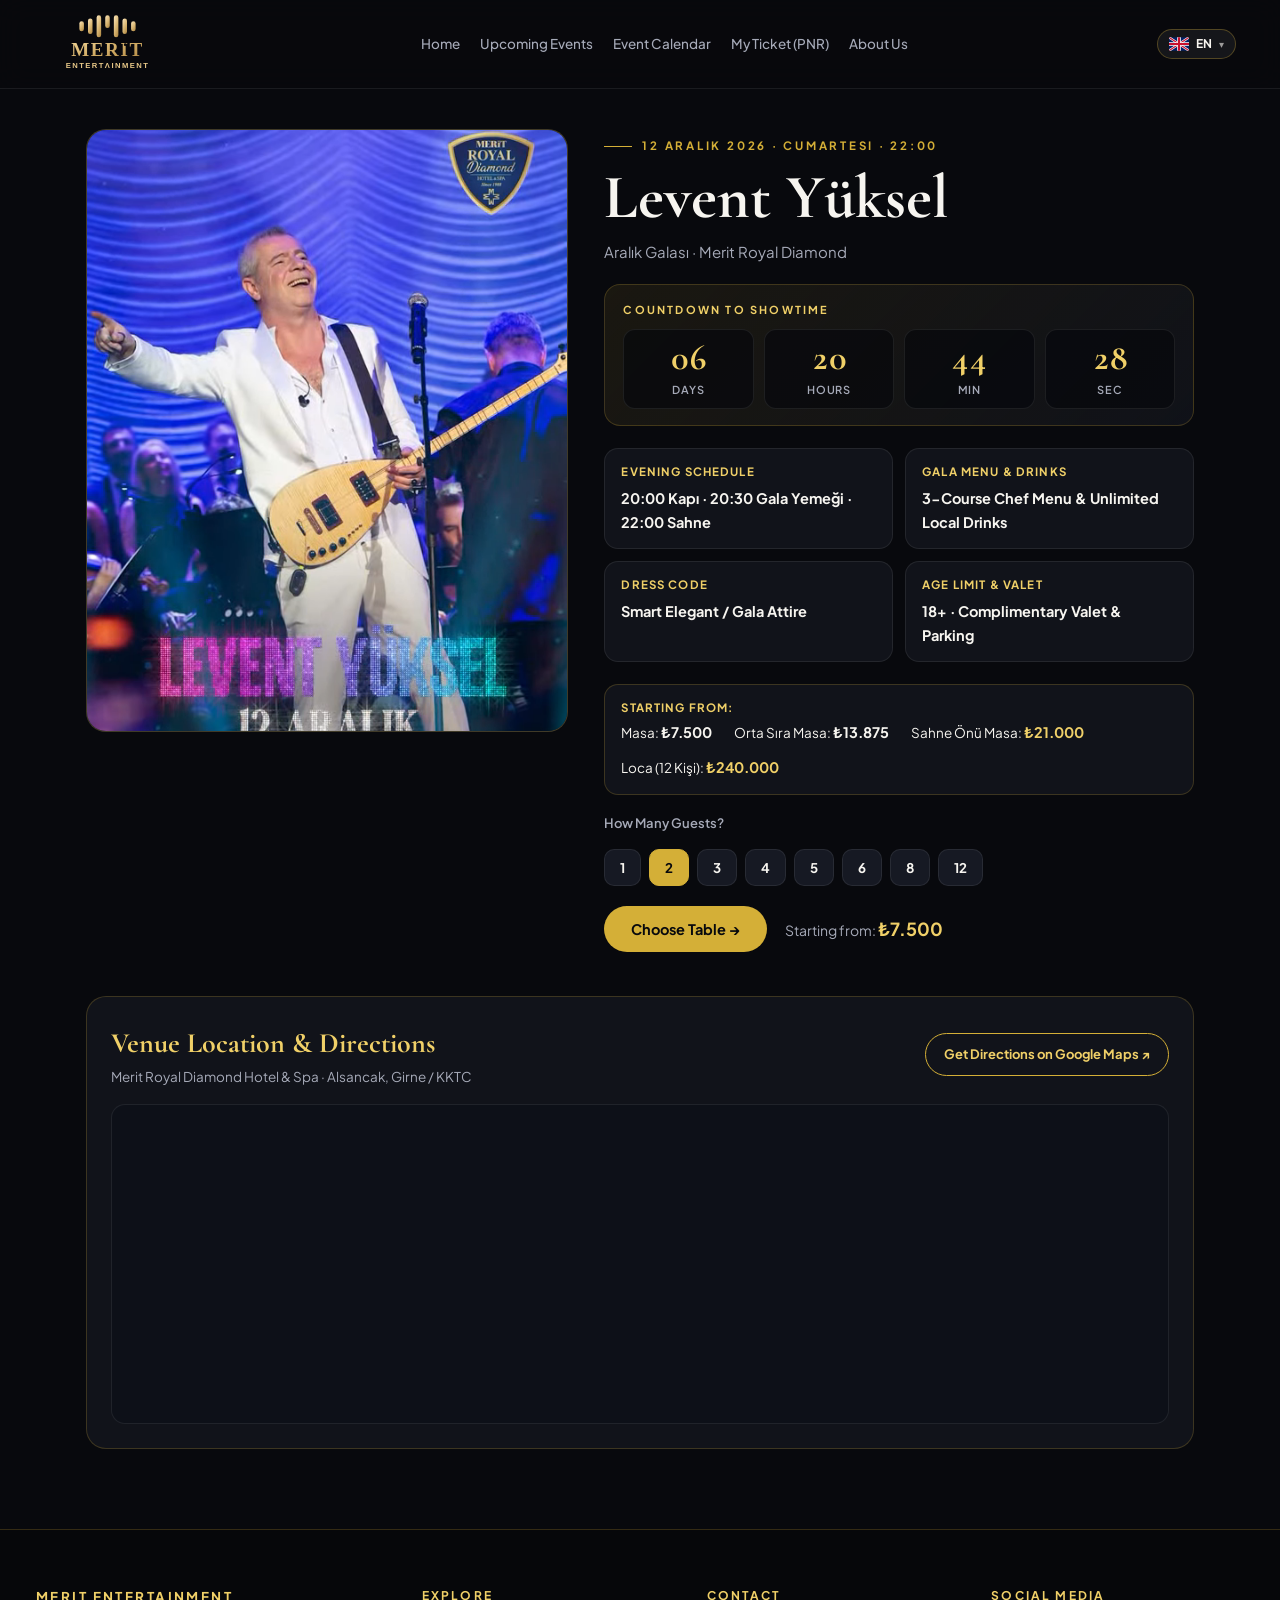
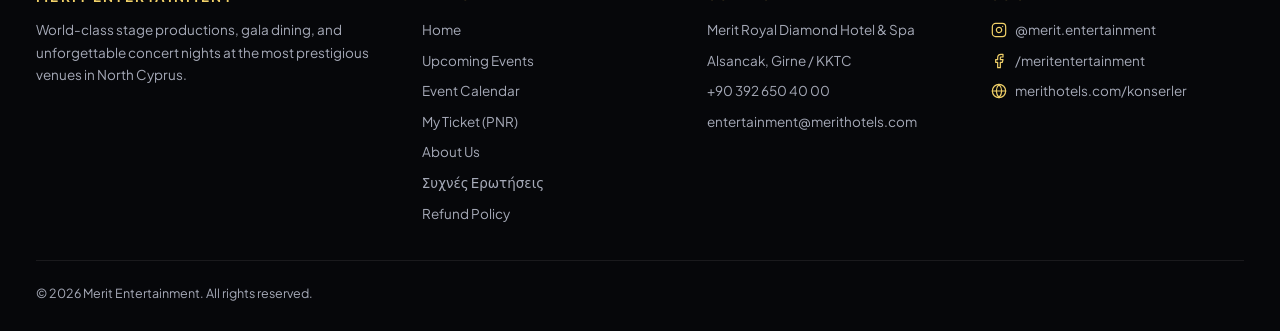
==== etkinlik.html @ 2b4a8edc "Deploy ready: Merit Entertainment 3D salon, sightlines ve Coolify Nginx ayarlari" ====
<!doctype html>
<html lang="tr">
<head>
<meta charset="utf-8">
<meta name="viewport" content="width=device-width, initial-scale=1, viewport-fit=cover">
<title>Etkinlik Detayı · Merit Entertainment</title>
<link rel="preconnect" href="https://fonts.googleapis.com">
<link rel="preconnect" href="https://fonts.gstatic.com" crossorigin>
<link href="https://fonts.googleapis.com/css2?family=Cormorant+Garamond:ital,wght@0,500;0,600;0,700;1,500&family=Plus+Jakarta+Sans:wght@400;500;600;700&display=swap" rel="stylesheet">
<style>
  :root {
    --bg: #08090d; --bg-elev: #11131a; --bg-card: #161923;
    --ink: #f7f5f0; --muted: #a6aab8;
    --line: rgba(212, 175, 55, 0.22); --line-soft: rgba(255, 255, 255, 0.08);
    --gold: #d4af37; --gold-bright: #f0d068;
    --serif: "Cormorant Garamond", Georgia, serif;
    --sans: "Plus Jakarta Sans", "Segoe UI", system-ui, sans-serif;
  }
  * { box-sizing: border-box; }
  body { margin: 0; background: var(--bg); color: var(--ink); font: 15px/1.6 var(--sans); -webkit-font-smoothing: antialiased; }
  :focus-visible { outline: 2px solid var(--gold-bright); outline-offset: 2px; }
  header.topbar { position: sticky; top: 0; z-index: 50; display: flex; align-items: center; justify-content: space-between; gap: 16px; padding: 14px clamp(16px, 4vw, 44px); background: rgba(8, 9, 13, 0.88); backdrop-filter: blur(14px); border-bottom: 1px solid var(--line-soft); }
  .brand { display: flex; align-items: center; text-decoration: none; }
  nav.nav { display: flex; align-items: center; gap: 20px; }
  nav.nav a { color: var(--muted); text-decoration: none; font-size: 13.5px; font-weight: 500; }
  nav.nav a:hover { color: var(--ink); }
  @media (max-width: 860px) { nav.nav a:not(:first-child) { display: none; } }
  .wrap { width: 100%; max-width: 1180px; margin: 0 auto; padding: 40px clamp(16px, 4vw, 36px) 80px; }
  .detail-grid { display: grid; grid-template-columns: 0.9fr 1.1fr; gap: 36px; align-items: start; }
  @media (max-width: 860px) { .detail-grid { grid-template-columns: 1fr; } }
  .poster-frame { border-radius: 20px; overflow: hidden; border: 1px solid var(--line); aspect-ratio: 4/5; background: var(--bg-card); }
  .poster-frame video, .poster-frame img { width: 100%; height: 100%; object-fit: cover; object-position: center 15%; display: block; }
  .eyebrow { display: inline-flex; align-items: center; gap: 10px; font-size: 11.5px; letter-spacing: .24em; text-transform: uppercase; font-weight: 700; color: var(--gold); margin-bottom: 10px; }
  .eyebrow::before { content: ""; width: 28px; height: 1px; background: var(--gold); }
  h1 { font-family: var(--serif); font-size: clamp(38px, 5vw, 62px); margin: 0; line-height: 1.04; }
  .info-grid { display: grid; grid-template-columns: 1fr 1fr; gap: 12px; margin: 22px 0; }
  .info-card { background: var(--bg-elev); border: 1px solid var(--line-soft); border-radius: 14px; padding: 14px 16px; }
  .info-card small { display: block; font-size: 11.5px; color: var(--gold-bright); text-transform: uppercase; letter-spacing: .1em; margin-bottom: 4px; font-weight: 700; }
  .info-card b { font-size: 14.5px; }
  .countdown-wrap { margin: 20px 0 6px; padding: 16px 18px; border-radius: 16px; background: linear-gradient(135deg, rgba(212,175,55,0.09), rgba(17,19,26,0.92)); border: 1px solid var(--line); }
  .countdown-head { font-size: 11px; letter-spacing: .2em; text-transform: uppercase; color: var(--gold-bright); font-weight: 700; margin-bottom: 10px; }
  .countdown-grid { display: grid; grid-template-columns: repeat(4, 1fr); gap: 10px; }
  .cd-box { background: rgba(8,9,13,0.72); border: 1px solid var(--line-soft); border-radius: 12px; padding: 10px 6px; text-align: center; }
  .cd-box b { display: block; font-family: var(--serif); font-size: clamp(26px, 3.6vw, 36px); line-height: 1; color: var(--gold-bright); font-variant-numeric: tabular-nums; }
  .cd-box span { display: block; font-size: 11px; color: var(--muted); text-transform: uppercase; letter-spacing: .08em; margin-top: 5px; font-weight: 600; }
  .map-section { margin-top: 44px; background: var(--bg-elev); border: 1px solid var(--line); border-radius: 20px; padding: 24px; }
  .map-head { display: flex; flex-wrap: wrap; justify-content: space-between; align-items: center; gap: 12px; margin-bottom: 16px; }
  .map-head h2 { margin: 0; font-family: var(--serif); font-size: 28px; color: var(--gold-bright); }
  .map-frame { width: 100%; height: 320px; border: 1px solid var(--line-soft); border-radius: 14px; overflow: hidden; background: #0d1018; }
  .map-frame iframe { width: 100%; height: 100%; border: 0; filter: grayscale(25%) invert(92%) contrast(94%) hue-rotate(180deg); }
  .guest-row { display: flex; flex-wrap: wrap; gap: 8px; margin: 16px 0 20px; }
  .guest-btn { padding: 9px 15px; border-radius: 10px; border: 1px solid var(--line-soft); background: var(--bg-card); color: var(--ink); font-weight: 700; cursor: pointer; font-family: inherit; }
  .guest-btn[aria-pressed="true"] { background: var(--gold); color: #08090d; border-color: var(--gold); }
  .btn { display: inline-flex; align-items: center; justify-content: center; gap: 8px; padding: 13px 26px; border-radius: 999px; font-weight: 700; font-size: 14.5px; border: 1px solid transparent; cursor: pointer; text-decoration: none; font-family: inherit; }
  .btn-primary { background: var(--gold); color: #08090d; }
  .btn-primary:hover { background: var(--gold-bright); }
  footer.site-footer { background: #06070a; border-top: 1px solid var(--line); padding: 56px 0 28px; color: var(--muted); font-size: 13.5px; }
  .foot-wrap { width: 100%; max-width: 1320px; margin: 0 auto; padding: 0 clamp(16px, 3.5vw, 36px); }
  .foot-grid { display: grid; grid-template-columns: 1.4fr 1fr 1fr 1fr; gap: 32px; padding-bottom: 36px; border-bottom: 1px solid var(--line-soft); }
  @media (max-width: 860px) { .foot-grid { grid-template-columns: 1fr 1fr; } }
  @media (max-width: 520px) { .foot-grid { grid-template-columns: 1fr; } }
  .foot-col h4 { margin: 0 0 14px; font-size: 12px; letter-spacing: .18em; text-transform: uppercase; color: var(--gold-bright); }
  .foot-col ul { list-style: none; padding: 0; margin: 0; display: grid; gap: 9px; }
  .foot-col a { color: var(--muted); text-decoration: none; }
  .foot-bottom { display: flex; flex-wrap: wrap; justify-content: space-between; gap: 12px; padding-top: 22px; font-size: 12.5px; }
</style>
</head>
<body>
<header class="topbar">
  <a href="merit-bilet.html" class="brand" aria-label="Merit Entertainment Ana Sayfa">
    <img src="assets/merit-entertainment-logo.svg" alt="Merit Entertainment" style="height:46px; width:auto; display:block;">
  </a>
  <nav class="nav">
    <a href="merit-bilet.html" data-i18n="nav_home">Ana Sayfa</a>
    <a href="yaklasan.html" data-i18n="nav_upcoming">Yaklaşan Etkinlikler</a>
    <a href="takvim.html" data-i18n="nav_calendar">Etkinlik Takvimi</a>
    <a href="biletim.html" data-i18n="nav_tickets">Biletim (PNR)</a>
    <a href="kurumsal.html" data-i18n="nav_corp">Hakkımızda</a>
  </nav>
</header>

<main class="wrap">
  <div class="detail-grid">
    <div class="poster-frame">
      <video id="evVideo" autoplay muted loop playsinline></video>
    </div>
    <div>
      <div class="eyebrow" id="evDate"></div>
      <h1 id="evTitle"></h1>
      <p style="color:var(--muted); margin-top:10px;" id="evSub"></p>

      <!-- Live Concert Countdown -->
      <div class="countdown-wrap" id="cdWrap">
        <div class="countdown-head" data-i18n="cd_label">Sahneye Kalan Süre</div>
        <div class="countdown-grid" id="cdGrid">
          <div class="cd-box"><b id="cdD">00</b><span data-i18n="cd_days">Gün</span></div>
          <div class="cd-box"><b id="cdH">00</b><span data-i18n="cd_hours">Saat</span></div>
          <div class="cd-box"><b id="cdM">00</b><span data-i18n="cd_min">Dakika</span></div>
          <div class="cd-box"><b id="cdS">00</b><span data-i18n="cd_sec">Saniye</span></div>
        </div>
        <div id="cdEnded" style="display:none; font-size:14px; color:var(--muted); font-weight:600;" data-i18n="cd_ended">Bu etkinlik gerçekleşti</div>
      </div>

      <div class="info-grid">
        <div class="info-card"><small data-i18n="ev_flow_lbl">Program Akışı</small><b id="evFlow">20:00 Kapı · 20:45 Gala Yemeği · 22:00 Sahne</b></div>
        <div class="info-card"><small data-i18n="ev_menu_lbl">Gala Menüsü &amp; İkram</small><b data-i18n="ev_menu_val">3 Aşamalı Şef Menüsü &amp; Limitsiz Yerli İçecek</b></div>
        <div class="info-card"><small data-i18n="ev_dress_lbl">Kıyafet Kuralı (Dress Code)</small><b data-i18n="ev_dress_val">Smart Elegant / Gala Şıklığı</b></div>
        <div class="info-card"><small data-i18n="ev_age_lbl">Yaş Sınırı &amp; Vale</small><b data-i18n="ev_age_val">18+ · Ücretsiz Vale &amp; Otopark</b></div>
      </div>

      <div class="info-card" style="margin-bottom:18px; border-color:var(--line);">
        <small data-i18n="lbl_start">Başlangıç:</small>
        <div id="evPriceTiers" style="display:flex; flex-wrap:wrap; gap:12px 22px; font-size:13.5px; margin-top:4px;"></div>
      </div>

      <div>
        <div style="font-size:13px; color:var(--muted); font-weight:600;" data-i18n="guest_title">Kaç Kişilik Bilet Alacaksınız?</div>
        <div class="guest-row" id="guestRow"></div>
      </div>

      <div style="display:flex; flex-wrap:wrap; align-items:center; gap:18px;">
        <button type="button" class="btn btn-primary" id="btnGoSalon" data-i18n="guest_go">Masa Seçimine Geç →</button>
        <div style="font-size:14px; color:var(--muted);"><span data-i18n="lbl_start">Başlangıç:</span> <b style="color:var(--gold-bright); font-size:18px;" id="evPrice"></b></div>
      </div>
    </div>
  </div>

  <!-- Google Maps Venue Location -->
  <section class="map-section" aria-label="Etkinlik Konumu">
    <div class="map-head">
      <div>
        <h2 data-i18n="ev_loc_title">Etkinlik Konumu &amp; Ulaşım</h2>
        <div style="font-size:13.5px; color:var(--muted);" id="evVenueAddr">Merit Royal Diamond Hotel &amp; Spa · Alsancak, Girne</div>
      </div>
      <a id="evMapLink" href="#" target="_blank" rel="noopener" class="btn" style="background:transparent; color:var(--gold-bright); border:1px solid var(--gold); padding:10px 18px; font-size:13px;" data-i18n="ev_loc_btn">Google Haritalar'da Yol Tarifi ↗</a>
    </div>
    <div class="map-frame">
      <iframe id="evMapFrame" loading="lazy" referrerpolicy="no-referrer-when-downgrade" title="Google Maps Konumu"></iframe>
    </div>
  </section>
</main>

<footer class="site-footer">
  <div class="foot-wrap">
    <div class="foot-grid">
      <div class="foot-col">
        <div style="margin-bottom:12px;"><b style="color:var(--gold-bright); letter-spacing:.18em; text-transform:uppercase;">Merit Entertainment</b></div>
        <p style="margin:0; line-height:1.65;" data-i18n="foot_desc">Kuzey Kıbrıs'ın en prestijli gala salonlarında dünya standartlarında sahne prodüksiyonları ve unutulmaz konser geceleri.</p>
      </div>
      <div class="foot-col">
        <h4 data-i18n="foot_explore">Keşfet</h4>
        <ul>
          <li><a href="merit-bilet.html" data-i18n="nav_home">Ana Sayfa</a></li>
          <li><a href="yaklasan.html" data-i18n="nav_upcoming">Yaklaşan Etkinlikler</a></li>
          <li><a href="takvim.html" data-i18n="nav_calendar">Etkinlik Takvimi</a></li>
          <li><a href="biletim.html" data-i18n="nav_tickets">Biletim (PNR)</a></li>
          <li><a href="kurumsal.html" data-i18n="nav_corp">Hakkımızda</a></li>
          <li><a href="sss.html" data-i18n="nav_faq">Sık Sorulan Sorular</a></li>
          <li><a href="iade.html" data-i18n="nav_refund">İade Koşulları</a></li>
        </ul>
      </div>
      <div class="foot-col">
        <h4 data-i18n="foot_contact">İletişim</h4>
        <ul><li>Merit Royal Diamond Hotel &amp; Spa</li><li>Alsancak, Girne / KKTC</li><li>+90 392 650 40 00</li><li>entertainment@merithotels.com</li></ul>
      </div>
      <div class="foot-col">
        <h4 data-i18n="foot_social">Sosyal Medya</h4>
        <ul>
          <li><a href="https://www.instagram.com/merit.entertainment/" target="_blank" rel="noopener"><svg width="16" height="16" viewBox="0 0 24 24" fill="none" stroke="currentColor" stroke-width="1.8" stroke-linecap="round" stroke-linejoin="round" style="vertical-align:-3px; margin-right:8px; color:var(--gold-bright);"><rect x="2" y="2" width="20" height="20" rx="5"/><path d="M16 11.37A4 4 0 1 1 12.63 8 4 4 0 0 1 16 11.37z"/><line x1="17.5" y1="6.5" x2="17.51" y2="6.5"/></svg>@merit.entertainment</a></li>
          <li><a href="https://www.facebook.com/meritentertainment/" target="_blank" rel="noopener"><svg width="16" height="16" viewBox="0 0 24 24" fill="none" stroke="currentColor" stroke-width="1.8" stroke-linecap="round" stroke-linejoin="round" style="vertical-align:-3px; margin-right:8px; color:var(--gold-bright);"><path d="M18 2h-3a5 5 0 0 0-5 5v3H7v4h3v8h4v-8h3l1-4h-4V7a1 1 0 0 1 1-1h3z"/></svg>/meritentertainment</a></li>
          <li><a href="https://www.merithotels.com/konserler" target="_blank" rel="noopener"><svg width="16" height="16" viewBox="0 0 24 24" fill="none" stroke="currentColor" stroke-width="1.8" stroke-linecap="round" stroke-linejoin="round" style="vertical-align:-3px; margin-right:8px; color:var(--gold-bright);"><circle cx="12" cy="12" r="10"/><line x1="2" y1="12" x2="22" y2="12"/><path d="M12 2a15.3 15.3 0 0 1 4 10 15.3 15.3 0 0 1-4 10 15.3 15.3 0 0 1-4-10 15.3 15.3 0 0 1 4-10z"/></svg>merithotels.com/konserler</a></li>
        </ul>
      </div>
    </div>
    <div class="foot-bottom"><span data-i18n="foot_rights">© 2026 Merit Entertainment. Tüm hakları saklıdır.</span></div>
  </div>
</footer>

<script type="module">
import { applyI18n } from './i18n.js';
import { getEventById } from './data.js';

const params = new URLSearchParams(window.location.search);
const ev = getEventById(params.get('id') || 'levent');
let guests = 2;

document.getElementById('evDate').textContent = `${ev.date} · ${ev.time}`;
document.getElementById('evTitle').textContent = ev.artist;
document.getElementById('evSub').textContent = ev.sub;
document.getElementById('evFlow').textContent = `${ev.doors} Kapı · ${ev.doors.replace(':00',':30')} Gala Yemeği · ${ev.time} Sahne`;
document.getElementById('evPrice').textContent = `₺${ev.price.toLocaleString('tr-TR')}`;
document.getElementById('evPriceTiers').innerHTML = `
  <span>Masa: <b>₺${ev.price.toLocaleString('tr-TR')}</b></span>
  <span>Orta Sıra Masa: <b>₺${Math.round(ev.price * 1.85).toLocaleString('tr-TR')}</b></span>
  <span>Sahne Önü Masa: <b style="color:var(--gold-bright)">₺${Math.round(ev.price * 2.8).toLocaleString('tr-TR')}</b></span>
  <span>Loca (12 Kişi): <b style="color:var(--gold-bright)">₺240.000</b></span>
`;

const vid = document.getElementById('evVideo');
vid.poster = ev.poster || ev.img;
vid.src = ev.video;

// Dynamic Venue Google Maps Location
const VENUE_MAPS = [
  { key: 'Park', name: 'Merit Park Hotel & Casino · Kervansaray, Girne / KKTC', q: 'Merit Park Hotel Casino Kyrenia Cyprus' },
  { key: 'Lefkoşa', name: 'Merit Lefkoşa Hotel & Casino · Lefkoşa / KKTC', q: 'Merit Lefkosa Hotel Casino Nicosia Cyprus' },
  { key: 'Grand Mosta', name: 'Merit Grand Mosta Hotel & Casino · Kıbrıs', q: 'Merit Grand Mosta Hotel Cyprus' },
  { key: 'Crystal Cove', name: 'Merit Crystal Cove Hotel & Casino · Alsancak, Girne / KKTC', q: 'Merit Crystal Cove Hotel Casino Kyrenia Cyprus' },
  { key: 'Starlit', name: 'Merit Starlit Hotel & Casino · Girne / KKTC', q: 'Merit Starlit Hotel Kyrenia Cyprus' },
  { key: 'Diamond', name: 'Merit Royal Diamond Hotel & Spa · Alsancak, Girne / KKTC', q: 'Merit Royal Diamond Hotel Spa Kyrenia Cyprus' },
  { key: 'Royal', name: 'Merit Royal Hotel & Casino · Alsancak, Girne / KKTC', q: 'Merit Royal Hotel Casino Kyrenia Cyprus' }
];
const venue = VENUE_MAPS.find(v => ev.sub.includes(v.key)) || VENUE_MAPS[5];
document.getElementById('evVenueAddr').textContent = venue.name;
document.getElementById('evMapFrame').src = `https://maps.google.com/maps?q=${encodeURIComponent(venue.q)}&t=&z=15&ie=UTF8&iwloc=&output=embed`;
document.getElementById('evMapLink').href = `https://www.google.com/maps/search/?api=1&query=${encodeURIComponent(venue.q)}`;

// Live Countdown Calculation from ev.date & ev.time
const MONTHS = { Ocak:0, Şubat:1, Mart:2, Nisan:3, Mayıs:4, Haziran:5, Temmuz:6, Ağustos:7, Eylül:8, Ekim:9, Kasım:10, Aralık:11 };
const [day, mon, year] = ev.date.split('·')[0].trim().split(/\s+/);
const [hh, mm] = (ev.time || '22:00').split(':').map(Number);
const targetMs = new Date(Number(year), MONTHS[mon] ?? 0, Number(day), hh || 22, mm || 0, 0).getTime();

function tickCountdown() {
  const diff = targetMs - Date.now();
  if (diff <= 0) {
    document.getElementById('cdGrid').style.display = 'none';
    document.getElementById('cdEnded').style.display = 'block';
    return;
  }
  const d = Math.floor(diff / 86400000);
  const h = Math.floor((diff % 86400000) / 3600000);
  const m = Math.floor((diff % 3600000) / 60000);
  const s = Math.floor((diff % 60000) / 1000);
  document.getElementById('cdD').textContent = String(d).padStart(2, '0');
  document.getElementById('cdH').textContent = String(h).padStart(2, '0');
  document.getElementById('cdM').textContent = String(m).padStart(2, '0');
  document.getElementById('cdS').textContent = String(s).padStart(2, '0');
}
tickCountdown();
setInterval(tickCountdown, 1000);
applyI18n();

const row = document.getElementById('guestRow');
[1,2,3,4,5,6,8,12].forEach(n => {
  const b = document.createElement('button');
  b.type = 'button'; b.className = 'guest-btn'; b.textContent = `${n}`;
  b.setAttribute('aria-pressed', n === 2 ? 'true' : 'false');
  b.addEventListener('click', () => {
    guests = n;
    row.querySelectorAll('.guest-btn').forEach(x => x.setAttribute('aria-pressed', 'false'));
    b.setAttribute('aria-pressed', 'true');
  });
  row.appendChild(b);
});

document.getElementById('btnGoSalon').addEventListener('click', () => {
  window.location.href = `salon.html?event=${encodeURIComponent(ev.id)}&guests=${guests}`;
});
</script>
</body>
</html>
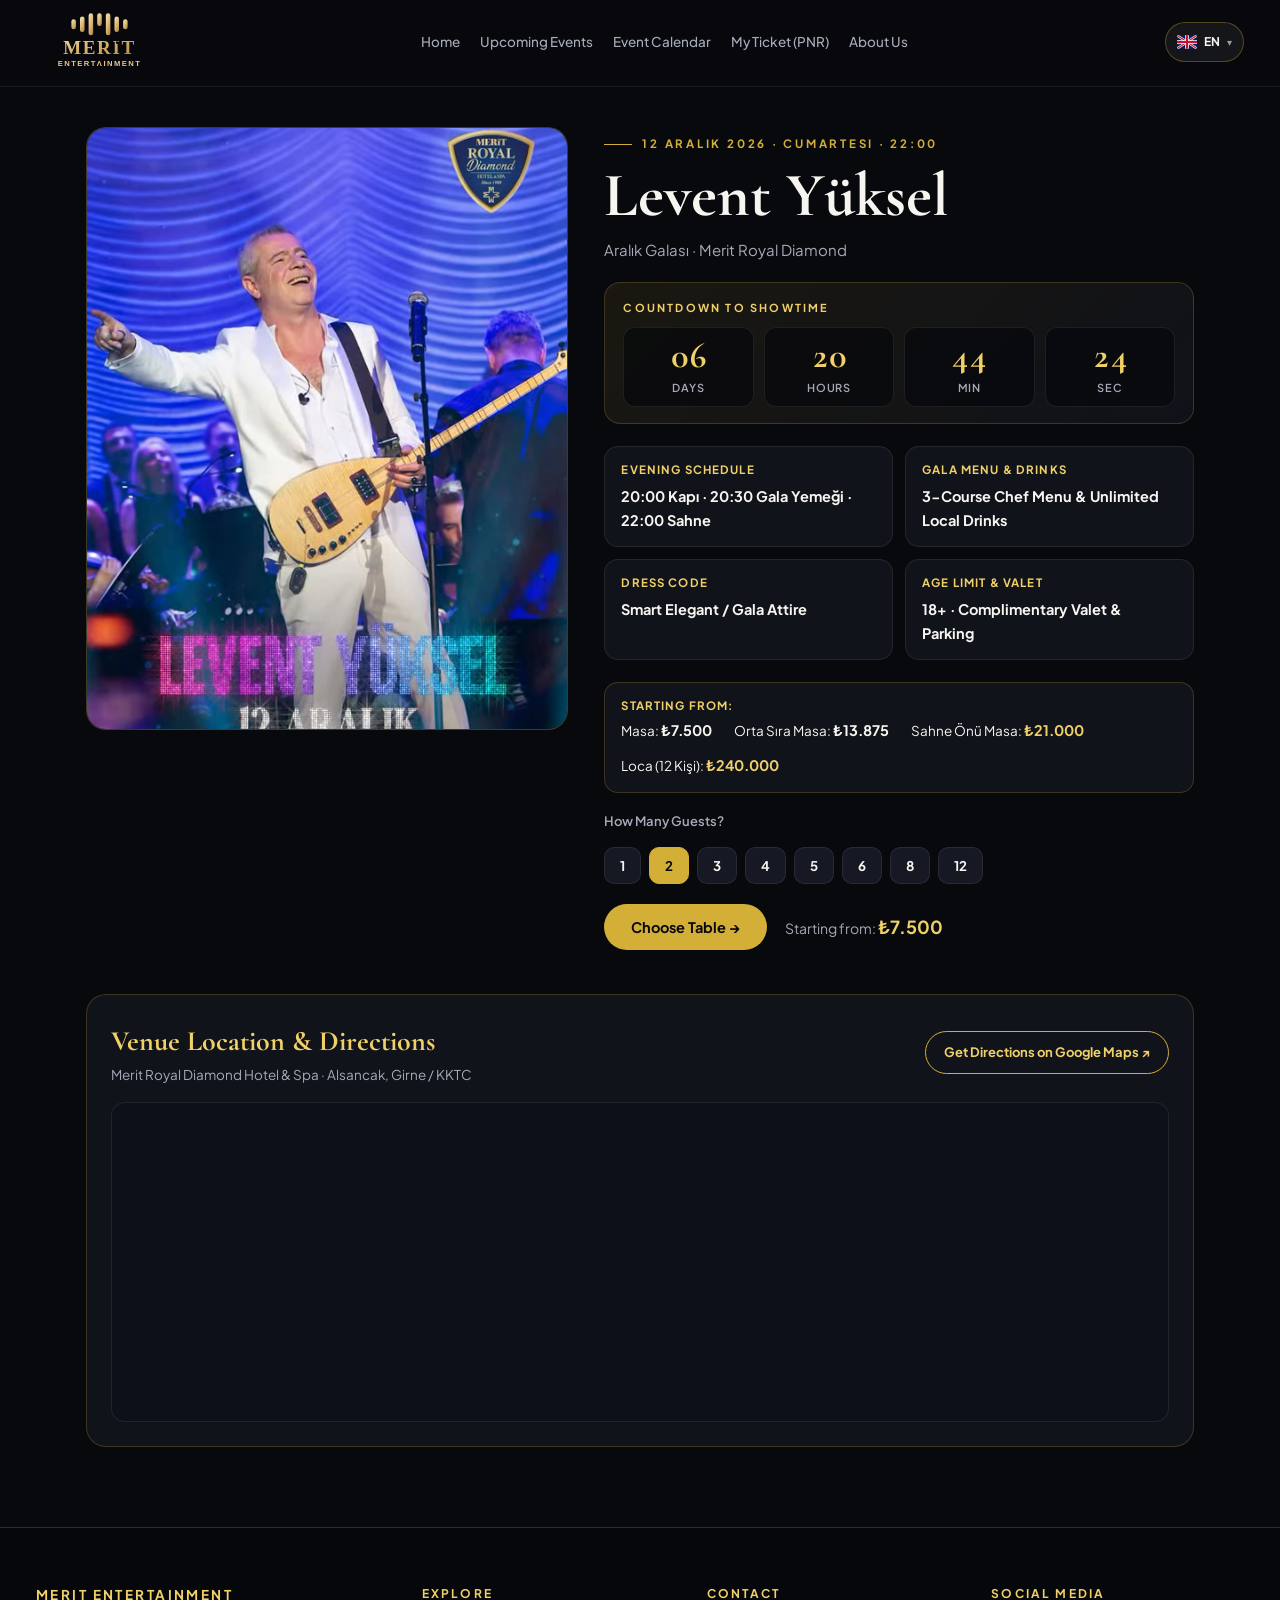
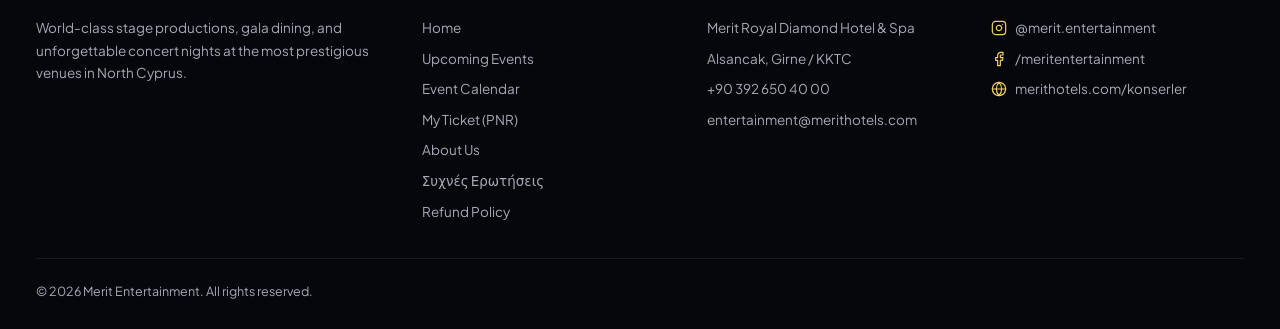
==== commit 65c58975: "Tum sayfalarda mobil uyumluluk, popover menu, safe-area ve dokunmatik hedef iyilestirmeleri" ====
--- a/etkinlik.html
+++ b/etkinlik.html
@@ -47,6 +47,12 @@
   .map-head { display: flex; flex-wrap: wrap; justify-content: space-between; align-items: center; gap: 12px; margin-bottom: 16px; }
   .map-head h2 { margin: 0; font-family: var(--serif); font-size: 28px; color: var(--gold-bright); }
   .map-frame { width: 100%; height: 320px; border: 1px solid var(--line-soft); border-radius: 14px; overflow: hidden; background: #0d1018; }
+  @media (max-width: 480px) {
+    .info-grid { grid-template-columns: 1fr; }
+    .countdown-grid { grid-template-columns: repeat(2, 1fr); }
+    .map-section { padding: 16px; }
+    .map-frame { height: 250px; }
+  }
   .map-frame iframe { width: 100%; height: 100%; border: 0; filter: grayscale(25%) invert(92%) contrast(94%) hue-rotate(180deg); }
   .guest-row { display: flex; flex-wrap: wrap; gap: 8px; margin: 16px 0 20px; }
   .guest-btn { padding: 9px 15px; border-radius: 10px; border: 1px solid var(--line-soft); background: var(--bg-card); color: var(--ink); font-weight: 700; cursor: pointer; font-family: inherit; }
